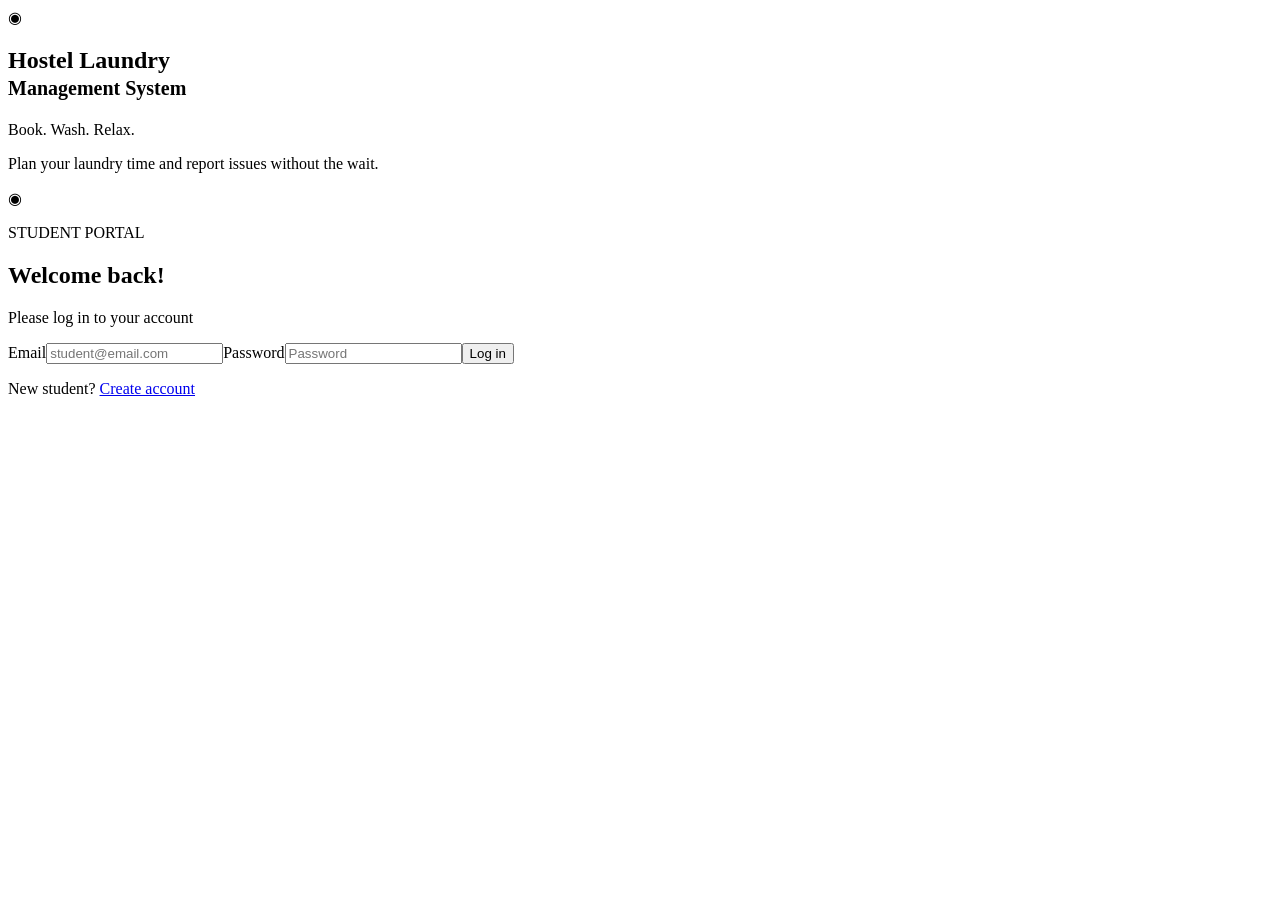
==== src/main/resources/web/index.html @ e2f6db16 "Initial public beta release" ====
<!doctype html>
<html lang="en"><head><meta charset="utf-8"><meta name="viewport" content="width=device-width,initial-scale=1"><title>Hostel Laundry</title><link rel="stylesheet" href="/app.css"></head>
<body><main id="auth" class="auth-shell"><section class="brand-panel"><div class="logo">◉</div><h1>Hostel Laundry<br><small>Management System</small></h1><p class="tagline">Book. Wash. Relax.</p><p>Plan your laundry time and report issues without the wait.</p><div class="washer">◉</div></section><section class="login-panel"><div id="login-card"><p class="eyebrow">STUDENT PORTAL</p><h2>Welcome back!</h2><p>Please log in to your account</p><form id="login-form"><label>Email<input name="email" type="email" placeholder="student@email.com" required></label><label>Password<input name="password" type="password" placeholder="Password" required></label><button>Log in</button></form><p class="switch">New student? <a href="#" id="show-register">Create account</a></p></div><div id="register-card" hidden><p class="eyebrow">STUDENT PORTAL</p><h2>Create account</h2><form id="register-form" class="compact"><label>Name<input name="name" required></label><label>Email<input name="email" type="email" required></label><label>Password<input name="password" type="password" required></label><label>Phone<input name="phone"></label><div class="two"><label>Hostel block<input name="hostelBlock" placeholder="Block A" required></label><label>Room<input name="roomNumber" placeholder="A101" required></label></div><button>Register</button></form><p class="switch">Already registered? <a href="#" id="show-login">Log in</a></p></div><p id="auth-message" class="message"></p></section></main>
<div id="app" hidden><aside><div class="side-brand"><span class="mini-logo">◉</span><b>Hostel Laundry</b><small>Management System</small></div><nav><button class="nav active" data-page="dashboard">⌂ Dashboard</button><button class="nav" data-page="book">▣ Book Machine</button><button class="nav" data-page="bookings">▤ My Bookings</button><button class="nav" data-page="queue">☷ Queue Status</button><button class="nav" data-page="report">⚑ Report Issue</button><button class="nav" data-page="complaints">⌕ My Complaints</button></nav><button id="logout" class="logout">↪ Log out</button></aside><section class="content"><header><span class="hamburger">☰</span><h2 id="page-title">Dashboard</h2><div class="user"><span class="avatar">S</span><span id="user-name">Student</span></div></header><div id="notice" class="notice"></div>
<section class="page" id="dashboard"><div class="welcome"><div><p class="eyebrow">STUDENT DASHBOARD</p><h1>Good day, <span id="welcome-name">Student</span>!</h1><p>Here is your laundry overview.</p></div><button class="primary go-book">+ Book a machine</button></div><div id="stats" class="stats"></div><div class="dashboard-grid"><article class="panel"><div class="panel-title"><h3>Machine availability</h3><button class="link go-book">Book now →</button></div><div id="machine-preview" class="machine-grid"></div></article><article class="panel"><div class="panel-title"><h3>Today's & upcoming schedule</h3><button class="link" data-page="queue">View queue →</button></div><div id="schedule" class="schedule"></div></article></div></section>
<section class="page" id="book" hidden><p class="eyebrow">MAKE A RESERVATION</p><h1>Book a machine</h1><p class="sub">Choose a washer, then reserve a one-hour slot that suits your day.</p><div class="booking-layout"><article class="panel"><h3>1. Choose your machine</h3><p class="booking-help">Available machines are ready for your reservation.</p><div id="book-machines" class="machine-grid large"></div></article><article class="panel reservation-card"><div class="reservation-heading"><span class="step-number">2</span><div><h3>Choose your one-hour slot</h3><p>Select a date and start time. Your finish time is set automatically.</p></div></div><form id="booking-form"><label>Reservation date<input type="date" name="date" required></label><div class="two"><label>Start time<input type="time" name="start" required></label><label>Finish time <small>(one hour later)</small><input type="time" name="end" readonly required></label></div><p class="booking-tip">✦ Each student receives one hour. Please arrive on time so everyone can enjoy the laundry room.</p><button class="primary booking-confirm">Confirm my 1-hour booking <span>→</span></button></form></article></div></section>
<section class="page" id="bookings" hidden><p class="eyebrow">YOUR RESERVATIONS</p><h1>My bookings</h1><article class="panel table-wrap"><table><thead><tr><th>Date</th><th>Time</th><th>Machine</th><th>Status</th><th></th></tr></thead><tbody id="bookings-table"></tbody></table></article></section>
<section class="page" id="queue" hidden><p class="eyebrow">LIVE SCHEDULE</p><h1>Queue status</h1><div class="dashboard-grid"><article class="panel"><h3>Currently scheduled</h3><div id="queue-list" class="schedule"></div></article><article class="panel info"><h3>How it works</h3><p>Bookings are shown in time order. Please arrive on time and cancel your booking if your plans change.</p><p>Machine availability updates immediately when maintenance is reported.</p></article></div></section>
<section class="page" id="report" hidden><p class="eyebrow">MAINTENANCE</p><h1>Report an issue</h1><article class="panel form-panel"><p>Help us keep the laundry room running. Describe any issue clearly.</p><form id="complaint-form"><label>Machine<select name="machineId" id="complaint-machine" required></select></label><label>Issue description<textarea name="text" rows="5" placeholder="Example: The machine is not spinning during the cycle." required></textarea></label><button class="primary">Submit report</button></form></article></section>
<section class="page" id="complaints" hidden><p class="eyebrow">MAINTENANCE TRACKING</p><h1>My complaints</h1><article class="panel table-wrap"><table><thead><tr><th>Reference</th><th>Machine</th><th>Issue</th><th>Submitted</th><th>Status</th></tr></thead><tbody id="complaints-table"></tbody></table></article></section>
</section></div><script src="/app.js"></script></body></html>
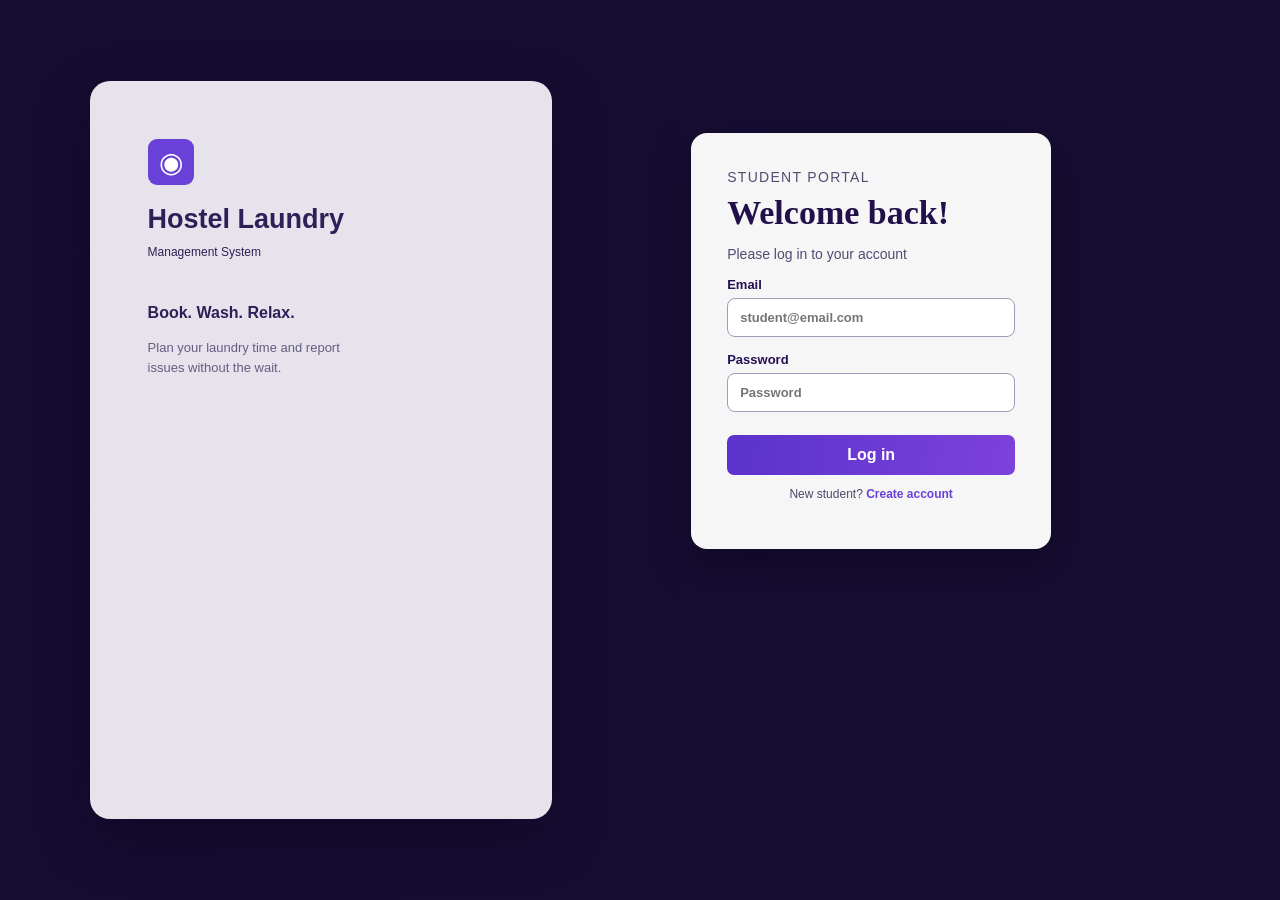
==== commit 572a9497: "Improve mobile and tablet layouts" ====
--- a/src/main/resources/web/index.html
+++ b/src/main/resources/web/index.html
@@ -1,5 +1,5 @@
 <!doctype html>
-<html lang="en"><head><meta charset="utf-8"><meta name="viewport" content="width=device-width,initial-scale=1"><title>Hostel Laundry</title><link rel="stylesheet" href="/app.css"></head>
+<html lang="en"><head><meta charset="utf-8"><meta name="viewport" content="width=device-width,initial-scale=1"><title>Hostel Laundry</title><link rel="stylesheet" href="/app.css"><link rel="stylesheet" href="/responsive.css"></head>
 <body><main id="auth" class="auth-shell"><section class="brand-panel"><div class="logo">◉</div><h1>Hostel Laundry<br><small>Management System</small></h1><p class="tagline">Book. Wash. Relax.</p><p>Plan your laundry time and report issues without the wait.</p><div class="washer">◉</div></section><section class="login-panel"><div id="login-card"><p class="eyebrow">STUDENT PORTAL</p><h2>Welcome back!</h2><p>Please log in to your account</p><form id="login-form"><label>Email<input name="email" type="email" placeholder="student@email.com" required></label><label>Password<input name="password" type="password" placeholder="Password" required></label><button>Log in</button></form><p class="switch">New student? <a href="#" id="show-register">Create account</a></p></div><div id="register-card" hidden><p class="eyebrow">STUDENT PORTAL</p><h2>Create account</h2><form id="register-form" class="compact"><label>Name<input name="name" required></label><label>Email<input name="email" type="email" required></label><label>Password<input name="password" type="password" required></label><label>Phone<input name="phone"></label><div class="two"><label>Hostel block<input name="hostelBlock" placeholder="Block A" required></label><label>Room<input name="roomNumber" placeholder="A101" required></label></div><button>Register</button></form><p class="switch">Already registered? <a href="#" id="show-login">Log in</a></p></div><p id="auth-message" class="message"></p></section></main>
 <div id="app" hidden><aside><div class="side-brand"><span class="mini-logo">◉</span><b>Hostel Laundry</b><small>Management System</small></div><nav><button class="nav active" data-page="dashboard">⌂ Dashboard</button><button class="nav" data-page="book">▣ Book Machine</button><button class="nav" data-page="bookings">▤ My Bookings</button><button class="nav" data-page="queue">☷ Queue Status</button><button class="nav" data-page="report">⚑ Report Issue</button><button class="nav" data-page="complaints">⌕ My Complaints</button></nav><button id="logout" class="logout">↪ Log out</button></aside><section class="content"><header><span class="hamburger">☰</span><h2 id="page-title">Dashboard</h2><div class="user"><span class="avatar">S</span><span id="user-name">Student</span></div></header><div id="notice" class="notice"></div>
 <section class="page" id="dashboard"><div class="welcome"><div><p class="eyebrow">STUDENT DASHBOARD</p><h1>Good day, <span id="welcome-name">Student</span>!</h1><p>Here is your laundry overview.</p></div><button class="primary go-book">+ Book a machine</button></div><div id="stats" class="stats"></div><div class="dashboard-grid"><article class="panel"><div class="panel-title"><h3>Machine availability</h3><button class="link go-book">Book now →</button></div><div id="machine-preview" class="machine-grid"></div></article><article class="panel"><div class="panel-title"><h3>Today's & upcoming schedule</h3><button class="link" data-page="queue">View queue →</button></div><div id="schedule" class="schedule"></div></article></div></section>
--- a/app.css
+++ b/app.css
@@ -0,0 +1,6 @@
+@import url('https://fonts.googleapis.com/css2?family=DM+Sans:wght@400;500;600;700&family=Playfair+Display:wght@600&display=swap');
+[hidden]{display:none !important}
+.auth-shell{position:relative;isolation:isolate;overflow:hidden;background:#170e31!important}.auth-video{position:absolute;inset:0;width:100%;height:100%;object-fit:cover;z-index:-2}.auth-shell:before{content:"";position:absolute;inset:0;background:linear-gradient(90deg,rgba(21,12,49,.72),rgba(21,12,49,.50));z-index:-1}.brand-panel{background:rgba(251,249,255,.91)!important;box-shadow:0 20px 55px rgba(9,4,27,.35)}.brand-photo{position:absolute;right:9%;bottom:8%;width:58%;max-height:42%;object-fit:cover;border-radius:16px;border:7px solid rgba(255,255,255,.82);box-shadow:0 18px 30px rgba(62,39,120,.26)}.washer{display:none!important}.login-panel{position:relative;z-index:1}.login-panel>div{background:rgba(255,255,255,.96);padding:36px;border-radius:16px;box-shadow:0 18px 45px rgba(8,3,24,.35)}.login-panel h2{color:#22104a!important;font-size:34px!important}.login-panel label{color:#251052!important;font-weight:700!important}.login-panel>div>p:not(.switch){color:#554a70!important;font-weight:500}.login-panel .eyebrow{color:#5a32cc!important}.login-panel input{background:#fff!important;color:#1b1530!important;border:1px solid #a39ab9!important}.login-panel .switch{color:#514768!important}.login-panel .switch a{font-weight:700}.message{position:static!important;font-weight:700;color:#f9d9df!important;text-shadow:0 1px 4px #000}@media(max-width:800px){.brand-photo{display:none}.login-panel>div{padding:25px}.auth-shell:before{background:rgba(20,10,44,.64)}}
+body.dark{--ink:#eeeafb;--muted:#b9b3cb;--purple:#b090ff;--lav:#302646;--line:#3b314f;--bg:#17131f}body.dark,body.dark .content{background:var(--bg);color:var(--ink)}body.dark aside,body.dark .panel,body.dark .stat{background:#211b2e;color:var(--ink)}body.dark .machine-card{background:#191520;border-color:var(--line)}body.dark input,body.dark select,body.dark textarea{background:#17131f;color:var(--ink);border-color:var(--line)}.theme-toggle{background:var(--lav);color:var(--purple);font-size:11px;padding:7px 9px;white-space:nowrap}@media(max-width:800px){aside{display:flex;position:fixed;left:0;top:0;bottom:0;z-index:10;width:238px;transform:translateX(-105%);transition:transform .2s}aside.open{transform:translateX(0)}}
+:root{--ink:#182038;--muted:#75809b;--purple:#6941d8;--lav:#f4f0ff;--line:#e7eaf1;--bg:#f7f8fc;--green:#21a36c;--orange:#ec9b35;--red:#de6174}*{box-sizing:border-box}body{margin:0;background:var(--bg);font-family:'DM Sans',sans-serif;color:var(--ink)}button,input,select,textarea{font:inherit}.auth-shell{min-height:100vh;display:grid;grid-template-columns:42% 58%;padding:4vh 7vw;background:#faf9fe}.brand-panel{margin:5vh 0;background:linear-gradient(150deg,#eee8ff,#fdfbff 68%,#dcd0fa);border-radius:20px;padding:58px;color:#2e2057;position:relative;overflow:hidden}.logo,.mini-logo{background:var(--purple);color:white;border-radius:9px;display:inline-grid;place-items:center;font-size:28px;width:46px;height:46px}.brand-panel h1{font-size:27px;line-height:1.05;margin:20px 0 42px}.brand-panel small,.side-brand small{font-size:12px;font-weight:500}.tagline{font-weight:700}.brand-panel>p:not(.tagline){width:200px;line-height:1.6;color:#655d82;font-size:13px}.washer{position:absolute;right:12%;bottom:9%;background:#fff;border:12px solid #d4caec;width:175px;height:175px;border-radius:20px;display:grid;place-items:center;font-size:100px;color:#56349e;box-shadow:0 20px 35px #765bb644}.login-panel{display:grid;place-items:center}.login-panel>div{width:min(360px,88%)}.eyebrow{font-size:11px;font-weight:700;letter-spacing:1.3px;color:var(--purple);margin:0 0 9px}.login-panel h2{font-family:'Playfair Display',serif;font-size:30px;margin:0 0 8px}.login-panel>div>p:not(.switch){color:var(--muted);font-size:14px}label{display:block;font-size:13px;font-weight:600;margin:15px 0}input,select,textarea{display:block;width:100%;border:1px solid #dfe3ec;border-radius:8px;padding:11px 12px;margin-top:6px;background:white;color:var(--ink)}textarea{resize:vertical}button{cursor:pointer;border:0;border-radius:7px;padding:11px 16px;font-weight:700}.login-panel button,.primary{background:linear-gradient(100deg,#5a32cc,#7d42db);color:#fff;width:100%;margin-top:8px}.switch{font-size:12px;text-align:center;color:var(--muted)}a,.link{color:var(--purple);text-decoration:none}.message{color:#c44358;font-size:13px;text-align:center;position:absolute;bottom:8vh}.two{display:grid;grid-template-columns:1fr 1fr;gap:12px}.compact label{margin:9px 0}
+#app{min-height:100vh;display:grid;grid-template-columns:238px 1fr}aside{background:white;border-right:1px solid var(--line);padding:24px 15px;display:flex;flex-direction:column}.side-brand{display:grid;grid-template-columns:36px 1fr;column-gap:9px;align-items:center;font-size:13px}.side-brand .mini-logo{width:32px;height:32px;font-size:18px;grid-row:span 2}.side-brand small{color:var(--muted)}nav{margin-top:42px;display:grid;gap:5px}.nav,.logout{background:transparent;text-align:left;color:#65708a;font-size:13px}.nav.active,.nav:hover{background:var(--lav);color:var(--purple)}.logout{margin-top:auto}.content{padding:0 38px 40px;max-width:1420px;width:100%;margin:auto}header{height:75px;border-bottom:1px solid var(--line);display:flex;align-items:center;gap:18px}header h2{font-size:16px}.hamburger{color:var(--muted)}.user{margin-left:auto;display:flex;align-items:center;gap:9px;font-size:13px;font-weight:600}.avatar{width:30px;height:30px;border-radius:50%;background:#e4d7fb;color:var(--purple);display:grid;place-items:center}.page{padding-top:30px}.page h1{font-size:27px;margin:0 0 6px;font-family:'Playfair Display',serif}.sub{color:var(--muted);font-size:14px}.welcome{display:flex;align-items:center;justify-content:space-between}.welcome h1{font-family:'Playfair Display',serif}.welcome .primary{width:auto}.stats{display:grid;grid-template-columns:repeat(4,1fr);gap:16px;margin:26px 0}.stat{background:white;border:1px solid var(--line);border-radius:12px;padding:18px}.stat p{margin:0;color:var(--muted);font-size:12px}.stat b{font-size:28px;margin-top:8px;display:block}.stat:nth-child(2) b{color:var(--green)}.stat:nth-child(3) b{color:var(--orange)}.stat:nth-child(4) b{color:var(--purple)}.dashboard-grid,.booking-layout{display:grid;grid-template-columns:1.25fr 1fr;gap:18px}.panel{background:white;border:1px solid var(--line);border-radius:12px;padding:20px}.panel h3{font-size:14px;margin:0 0 16px}.panel-title{display:flex;justify-content:space-between;align-items:start}.link{padding:0;background:none;font-size:12px}.machine-grid{display:grid;grid-template-columns:repeat(3,1fr);gap:10px}.machine-card{border:1px solid #e4e8ef;border-radius:9px;padding:13px;background:#fbfcff;min-height:84px}.machine-card strong{font-size:13px}.machine-card span{display:block;font-size:11px;margin-top:7px;font-weight:700}.AVAILABLE{color:var(--green)}.IN_USE{color:var(--orange)}.MAINTENANCE,.CANCELLED{color:var(--red)}.PENDING{color:#7a57d8}.ACTIVE{color:var(--orange)}.COMPLETED,.RESOLVED{color:var(--green)}.machine-card.selected{outline:2px solid var(--purple);background:var(--lav)}.machine-card.available{cursor:pointer}.schedule{display:grid;gap:4px}.schedule-row{display:grid;grid-template-columns:105px 1fr auto;gap:12px;padding:12px 0;border-bottom:1px solid #f0f1f5;font-size:12px}.schedule-row time{color:var(--muted)}.badge{font-size:10px;font-weight:700;padding:4px 7px;border-radius:9px;background:var(--lav);color:var(--purple)}.booking-layout{margin-top:24px}.large{grid-template-columns:repeat(2,1fr)}.form-panel{max-width:600px;margin-top:22px}.form-panel p{color:var(--muted);font-size:13px}.table-wrap{margin-top:22px;padding:0;overflow:auto}table{width:100%;border-collapse:collapse;font-size:13px}th,td{padding:15px 18px;text-align:left;border-bottom:1px solid var(--line)}th{font-size:11px;color:var(--muted);text-transform:uppercase;letter-spacing:.6px}.cancel{background:#fff0f2;color:#c44358;font-size:11px;padding:6px 9px}.info{color:var(--muted);font-size:14px;line-height:1.7}.notice{min-height:0}.notice:not(:empty){background:#e9fff4;color:#19734d;padding:10px 14px;border-radius:8px;margin-top:18px;font-size:13px}.notice.error{background:#fff0f2;color:#b63e52}@media(max-width:800px){.auth-shell{grid-template-columns:1fr;padding:20px}.brand-panel{display:none}#app{grid-template-columns:1fr}aside{display:none}.content{padding:0 18px}.stats{grid-template-columns:1fr 1fr}.dashboard-grid,.booking-layout{grid-template-columns:1fr}.machine-grid{grid-template-columns:repeat(2,1fr)}.welcome{align-items:start;gap:15px;flex-direction:column}}
